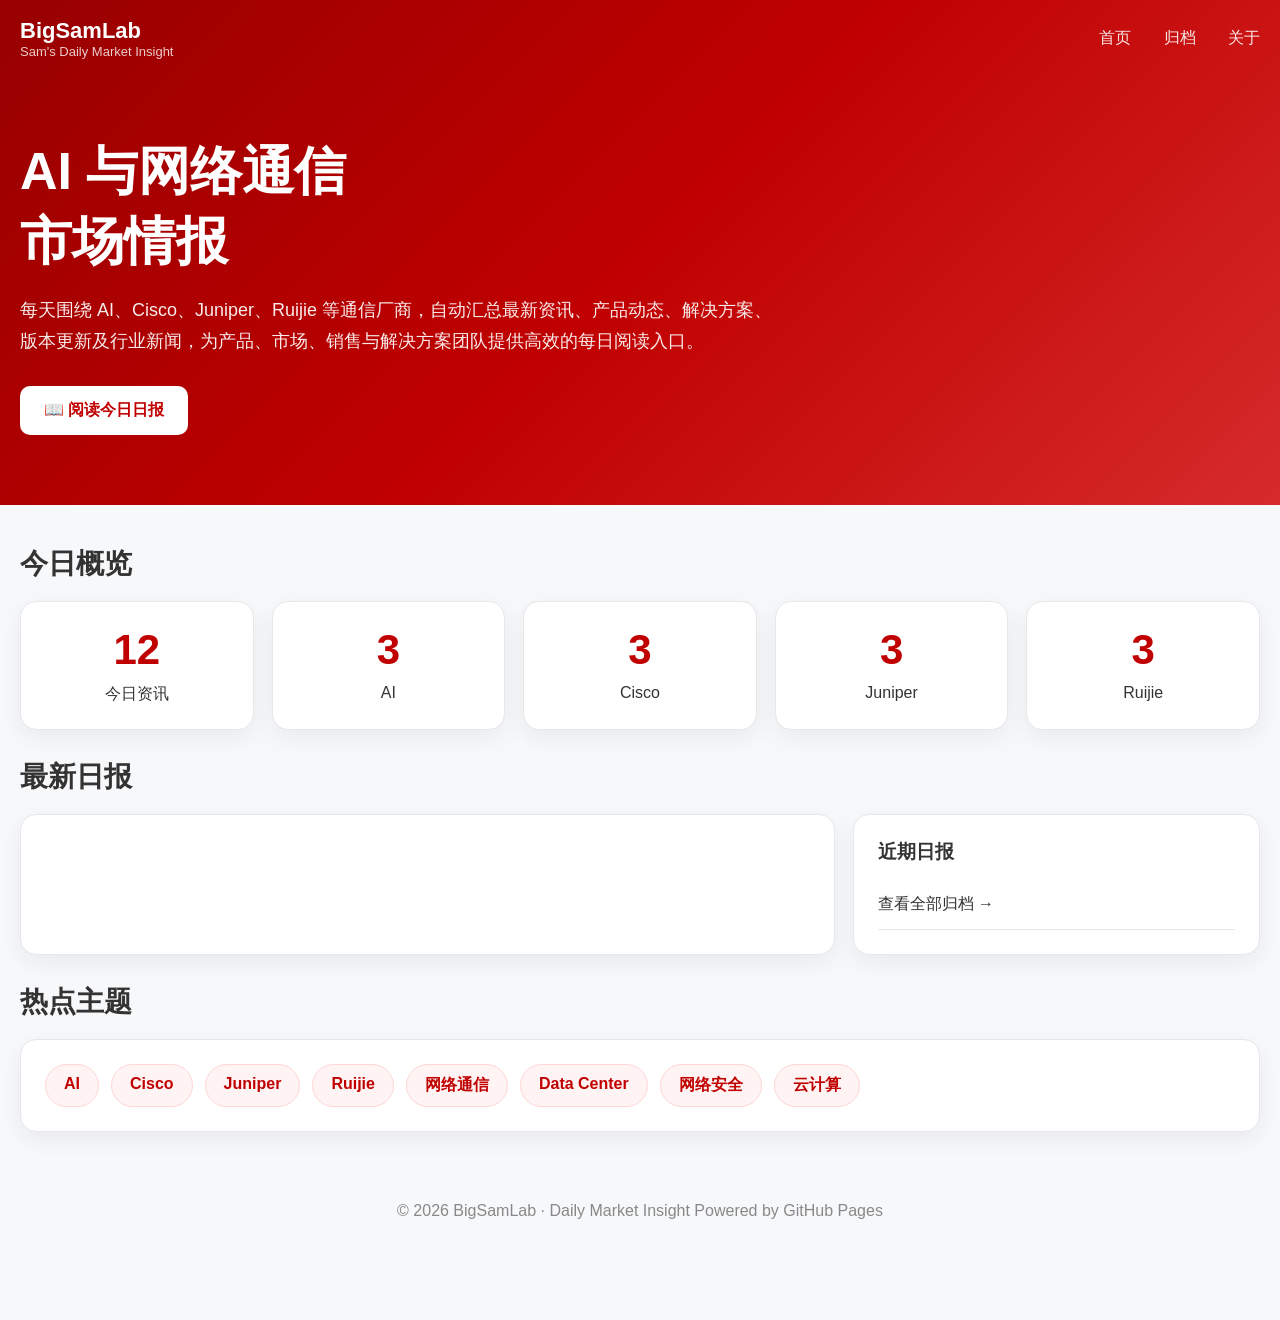
==== index.html @ 0b2ff213 "Update index.html" ====
<!DOCTYPE html>
<html lang="zh-CN">
<head>
<meta charset="UTF-8">
<meta name="viewport" content="width=device-width, initial-scale=1.0">
<title>Sam 的市场洞察日报</title>
<style>
:root{
 --fs-red:#C00000;
 --fs-red2:#D62B2B;
 --bg:#F7F8FA;
 --card:#fff;
 --text:#333;
 --muted:#6B7280;
 --border:#E5E7EB;
 --radius:16px;
 --shadow:0 8px 24px rgba(0,0,0,.06);
 --max:1240px;
}
*{margin:0;padding:0;box-sizing:border-box}
body{
 font-family:-apple-system,BlinkMacSystemFont,"Segoe UI","PingFang SC","Microsoft YaHei",sans-serif;
 background:var(--bg);
 color:var(--text);
}
.container{width:min(var(--max),calc(100% - 32px));margin:auto;}
header{
 background:linear-gradient(135deg,#980000,#C00000,#D62B2B);
 color:#fff;
}
.nav{
 display:flex;
 justify-content:space-between;
 align-items:center;
 padding:18px 0;
}
.logo{
 font-size:22px;
 font-weight:700;
}
.logo span{
 display:block;
 font-size:13px;
 opacity:.8;
 font-weight:400;
}
.menu a{
 color:#fff;
 margin-left:28px;
 text-decoration:none;
 opacity:.9;
}
.hero{
 padding:60px 0 70px;
}
.hero h1{
 font-size:52px;
 margin-bottom:18px;
}
.hero p{
 max-width:760px;
 font-size:18px;
 opacity:.92;
 line-height:1.7;
}
.btn{
 display:inline-block;
 margin-top:30px;
 background:#fff;
 color:var(--fs-red);
 padding:14px 24px;
 border-radius:10px;
 text-decoration:none;
 font-weight:700;
}
main{
 padding:40px 0 70px;
}
.section{
 margin-bottom:28px;
}
.section-title{
 font-size:28px;
 margin-bottom:18px;
}
.grid{
 display:grid;
 gap:18px;
}
.snapshot{
 grid-template-columns:repeat(5,1fr);
}
.card{
 background:#fff;
 border:1px solid var(--border);
 border-radius:var(--radius);
 box-shadow:var(--shadow);
 padding:24px;
}
.kpi{
 text-align:center;
}
.kpi h2{
 color:var(--fs-red);
 font-size:42px;
 margin-bottom:10px;
}
.latest{
 grid-template-columns:2fr 1fr;
}
.report-card h3{
 font-size:30px;
 margin-bottom:10px;
}
.report-card p{
 color:var(--muted);
 line-height:1.8;
 margin-bottom:20px;
}
.read-btn{
 display:inline-block;
 padding:12px 20px;
 background:var(--fs-red);
 color:#fff;
 text-decoration:none;
 border-radius:10px;
}
.list a{
 display:block;
 padding:14px 0;
 border-bottom:1px solid var(--border);
 color:#333;
 text-decoration:none;
}
.tags{
 display:flex;
 flex-wrap:wrap;
 gap:12px;
}
.tag{
 background:#FFF3F3;
 color:var(--fs-red);
 border:1px solid #FFD5D5;
 border-radius:999px;
 padding:10px 18px;
 font-weight:600;
}
footer{
 margin-top:40px;
 color:#888;
 text-align:center;
 padding:30px 0;
}
@media(max-width:900px){
 .snapshot,.latest{grid-template-columns:1fr;}
 .hero h1{font-size:36px;}
 .menu{display:none;}
}
</style>
</head>
<body>

<header>
<div class="container">

<div class="nav">
<div class="logo">
BigSamLab
<span>Sam's Daily Market Insight</span>
</div>

<div class="menu">
<a href="#">首页</a>
<a href="archive.html">归档</a>
<a href="#">关于</a>
</div>
</div>

<div class="hero">

<h1>AI 与网络通信<br>市场情报</h1>

<p>
每天围绕 AI、Cisco、Juniper、Ruijie 等通信厂商，自动汇总最新资讯、产品动态、解决方案、版本更新及行业新闻，为产品、市场、销售与解决方案团队提供高效的每日阅读入口。
</p>

<a class="btn" id="today-report-btn" href="briefs/2026-07-06.html">
📖 阅读今日日报
</a>
</div>

</div>
</header>

<main class="container">

<section class="section">
<h2 class="section-title">今日概览</h2>

<div class="grid snapshot">

<div class="card kpi">
<h2>12</h2>
<div>今日资讯</div>
</div>

<div class="card kpi">
<h2>3</h2>
<div>AI</div>
</div>

<div class="card kpi">
<h2>3</h2>
<div>Cisco</div>
</div>

<div class="card kpi">
<h2>3</h2>
<div>Juniper</div>
</div>

<div class="card kpi">
<h2>3</h2>
<div>Ruijie</div>
</div>

</div>
</section>

<section class="section">

<h2 class="section-title">最新日报</h2>

<div class="grid latest">

<!-- AUTO_LATEST_REPORT_START -->
<div class="card report-card" id="latest-report">
</div>
<!-- AUTO_LATEST_REPORT_END -->

<div class="card list">

<h3 style="margin-bottom:15px;">近期日报</h3>

<!-- AUTO_RECENT_REPORTS_START -->
<div id="recent-reports"></div>
<!-- AUTO_RECENT_REPORTS_END -->

<a href="archive.html">查看全部归档 →</a>

</div>

</div>

</div>

</section>

<section class="section">

<h2 class="section-title">热点主题</h2>

<div class="card">

<div class="tags">

<div class="tag">AI</div>
<div class="tag">Cisco</div>
<div class="tag">Juniper</div>
<div class="tag">Ruijie</div>
<div class="tag">网络通信</div>
<div class="tag">Data Center</div>
<div class="tag">网络安全</div>
<div class="tag">云计算</div>

</div>

</div>

</section>

<footer>

© 2026 BigSamLab · Daily Market Insight
Powered by GitHub Pages

</footer>

</main>

</body>
</html>
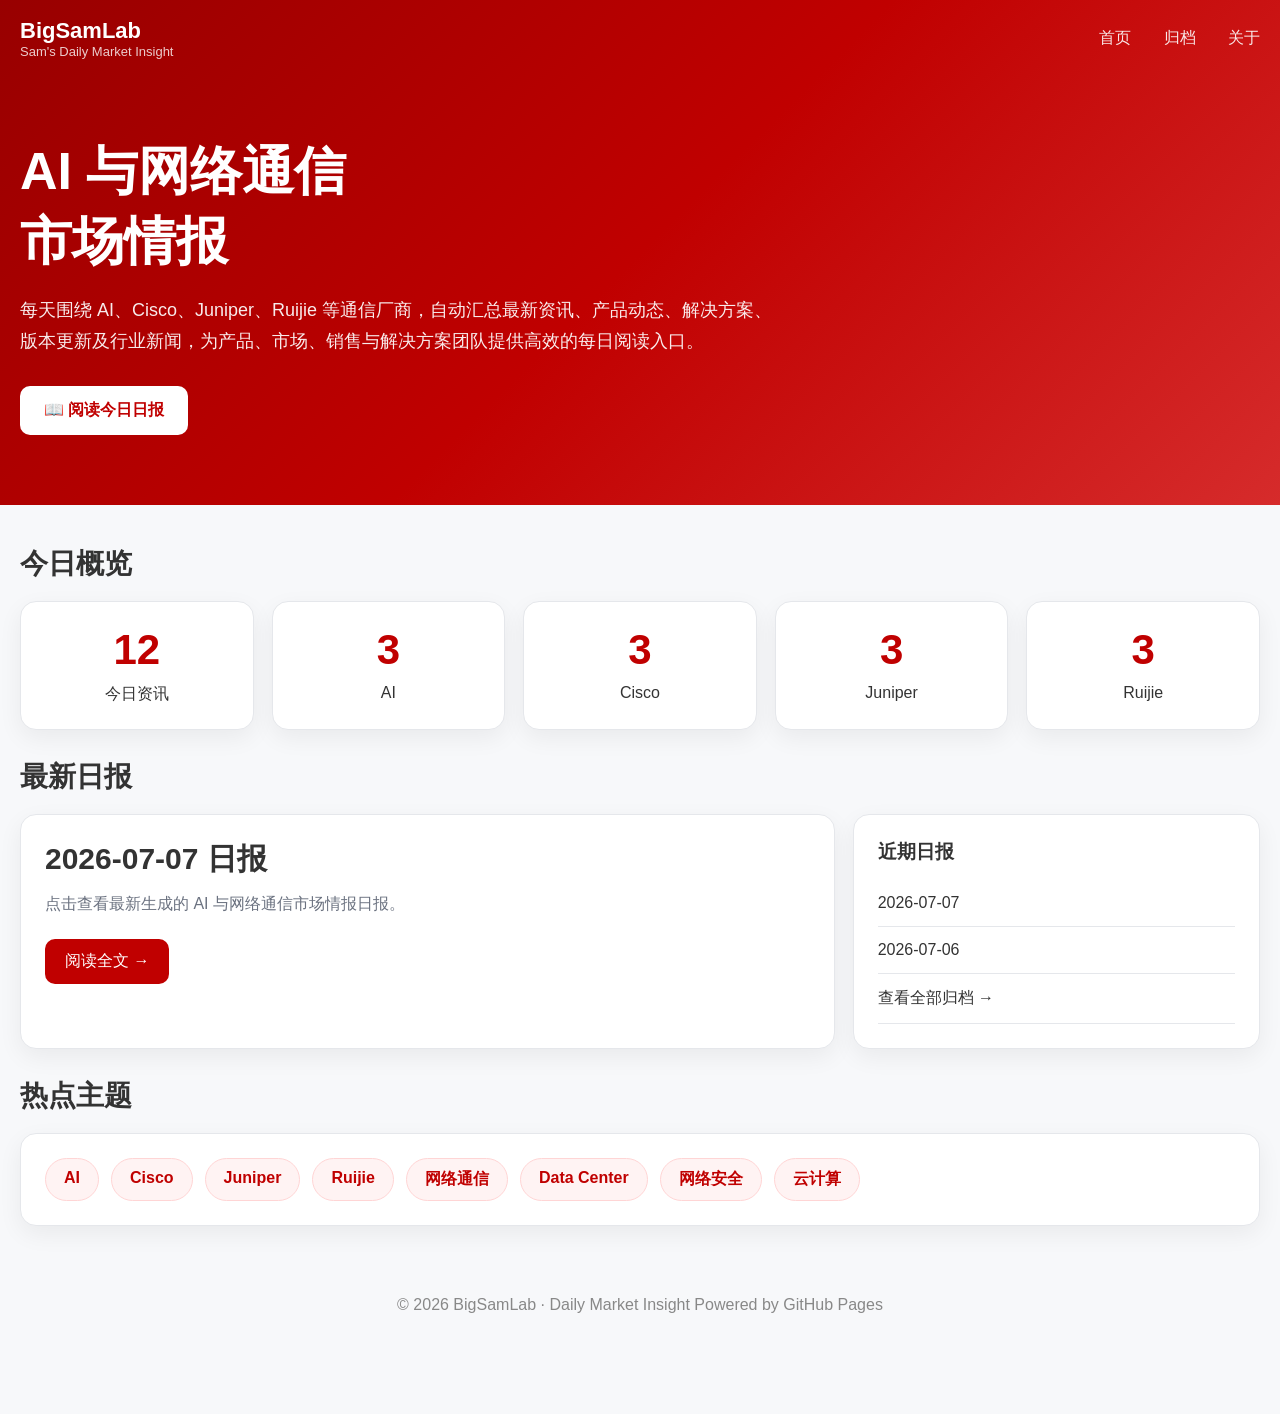
==== commit 84335443: "Auto update homepage" ====
--- a/index.html
+++ b/index.html
@@ -184,7 +184,7 @@
 每天围绕 AI、Cisco、Juniper、Ruijie 等通信厂商，自动汇总最新资讯、产品动态、解决方案、版本更新及行业新闻，为产品、市场、销售与解决方案团队提供高效的每日阅读入口。
 </p>
 
-<a class="btn" id="today-report-btn" href="briefs/2026-07-06.html">
+<a class="btn" id="today-report-btn" href="briefs/2026-07-07.html">
 📖 阅读今日日报
 </a>
 </div>
@@ -233,17 +233,33 @@
 
 <div class="grid latest">
 
+
 <!-- AUTO_LATEST_REPORT_START -->
 <div class="card report-card" id="latest-report">
+
+<h3>2026-07-07 日报</h3>
+
+<p>
+点击查看最新生成的 AI 与网络通信市场情报日报。
+</p>
+
+<a class="read-btn" href="briefs/2026-07-07.html">
+阅读全文 →
+</a>
+
 </div>
 <!-- AUTO_LATEST_REPORT_END -->
 
+
 <div class="card list">
 
 <h3 style="margin-bottom:15px;">近期日报</h3>
 
 <!-- AUTO_RECENT_REPORTS_START -->
-<div id="recent-reports"></div>
+<div id="recent-reports">
+<a href="briefs/2026-07-07.html">2026-07-07</a>
+<a href="briefs/2026-07-06.html">2026-07-06</a>
+</div>
 <!-- AUTO_RECENT_REPORTS_END -->
 
 <a href="archive.html">查看全部归档 →</a>
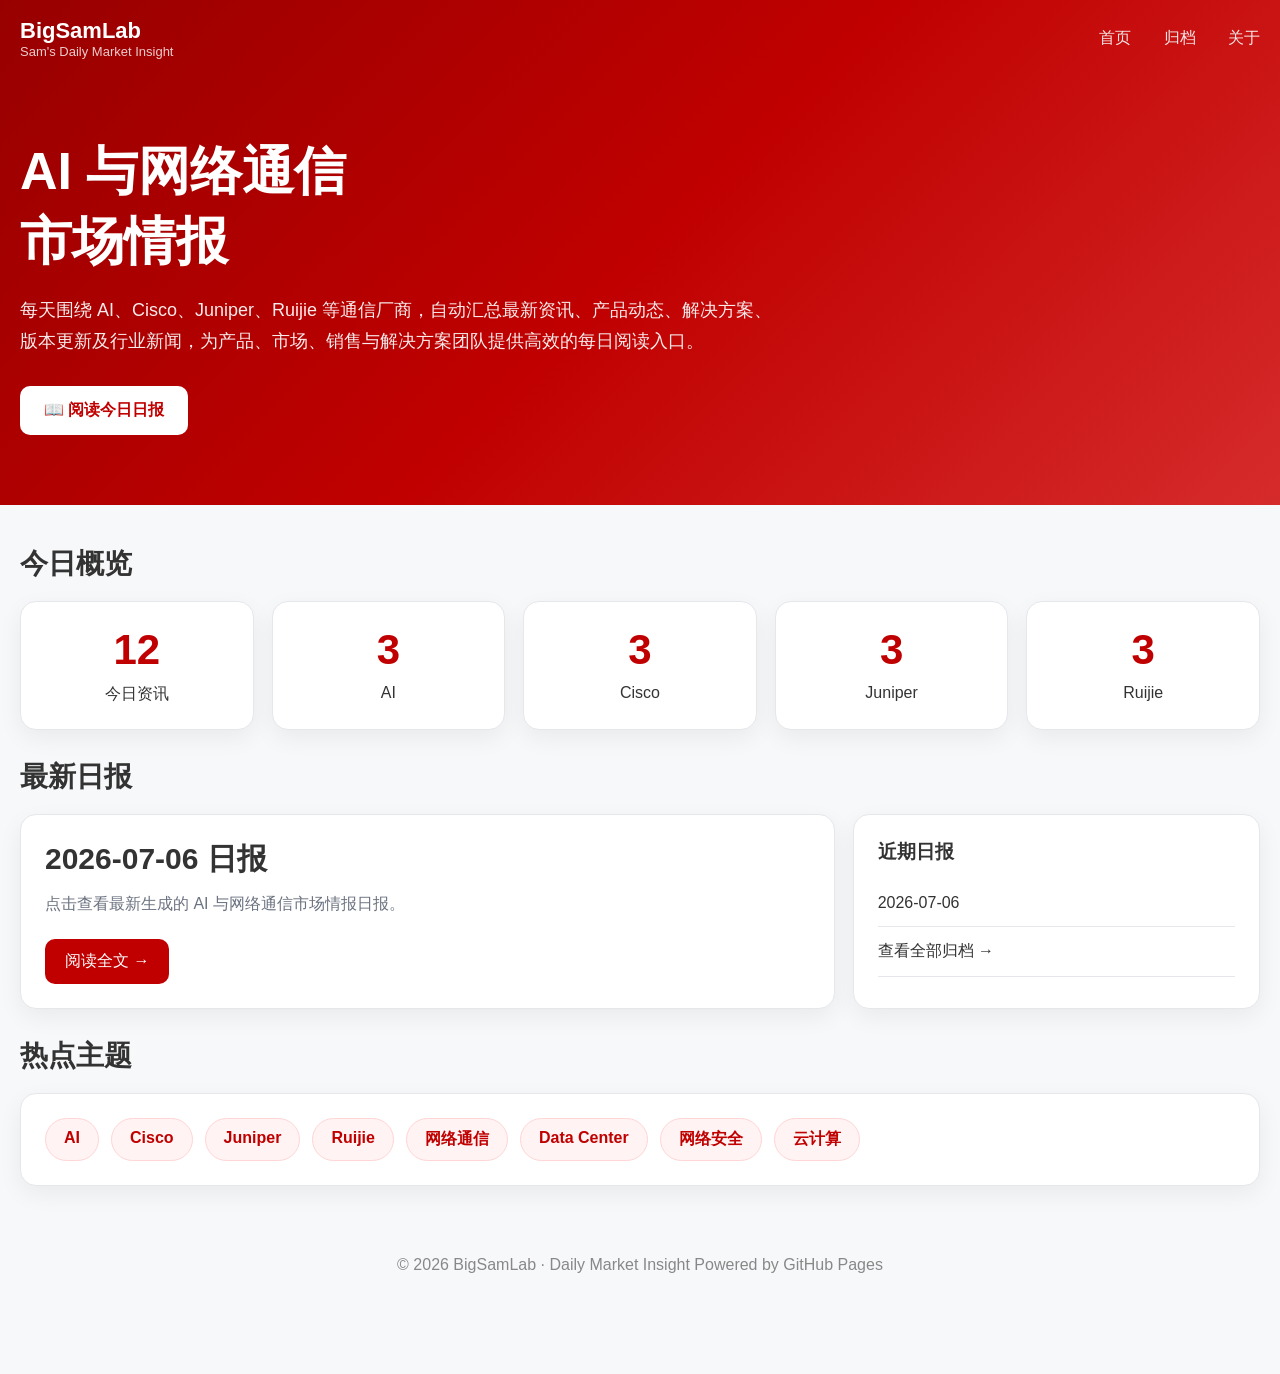
==== commit d20aa880: "🤖 Auto update homepage & archive" ====
--- a/index.html
+++ b/index.html
@@ -184,7 +184,7 @@
 每天围绕 AI、Cisco、Juniper、Ruijie 等通信厂商，自动汇总最新资讯、产品动态、解决方案、版本更新及行业新闻，为产品、市场、销售与解决方案团队提供高效的每日阅读入口。
 </p>
 
-<a class="btn" id="today-report-btn" href="briefs/2026-07-07.html">
+<a class="btn" id="today-report-btn" href="briefs/2026-07-06.html">
 📖 阅读今日日报
 </a>
 </div>
@@ -234,16 +234,17 @@
 <div class="grid latest">
 
 
+
 <!-- AUTO_LATEST_REPORT_START -->
 <div class="card report-card" id="latest-report">
 
-<h3>2026-07-07 日报</h3>
+<h3>2026-07-06 日报</h3>
 
 <p>
 点击查看最新生成的 AI 与网络通信市场情报日报。
 </p>
 
-<a class="read-btn" href="briefs/2026-07-07.html">
+<a class="read-btn" href="briefs/2026-07-06.html">
 阅读全文 →
 </a>
 
@@ -251,13 +252,13 @@
 <!-- AUTO_LATEST_REPORT_END -->
 
 
+
 <div class="card list">
 
 <h3 style="margin-bottom:15px;">近期日报</h3>
 
 <!-- AUTO_RECENT_REPORTS_START -->
 <div id="recent-reports">
-<a href="briefs/2026-07-07.html">2026-07-07</a>
 <a href="briefs/2026-07-06.html">2026-07-06</a>
 </div>
 <!-- AUTO_RECENT_REPORTS_END -->
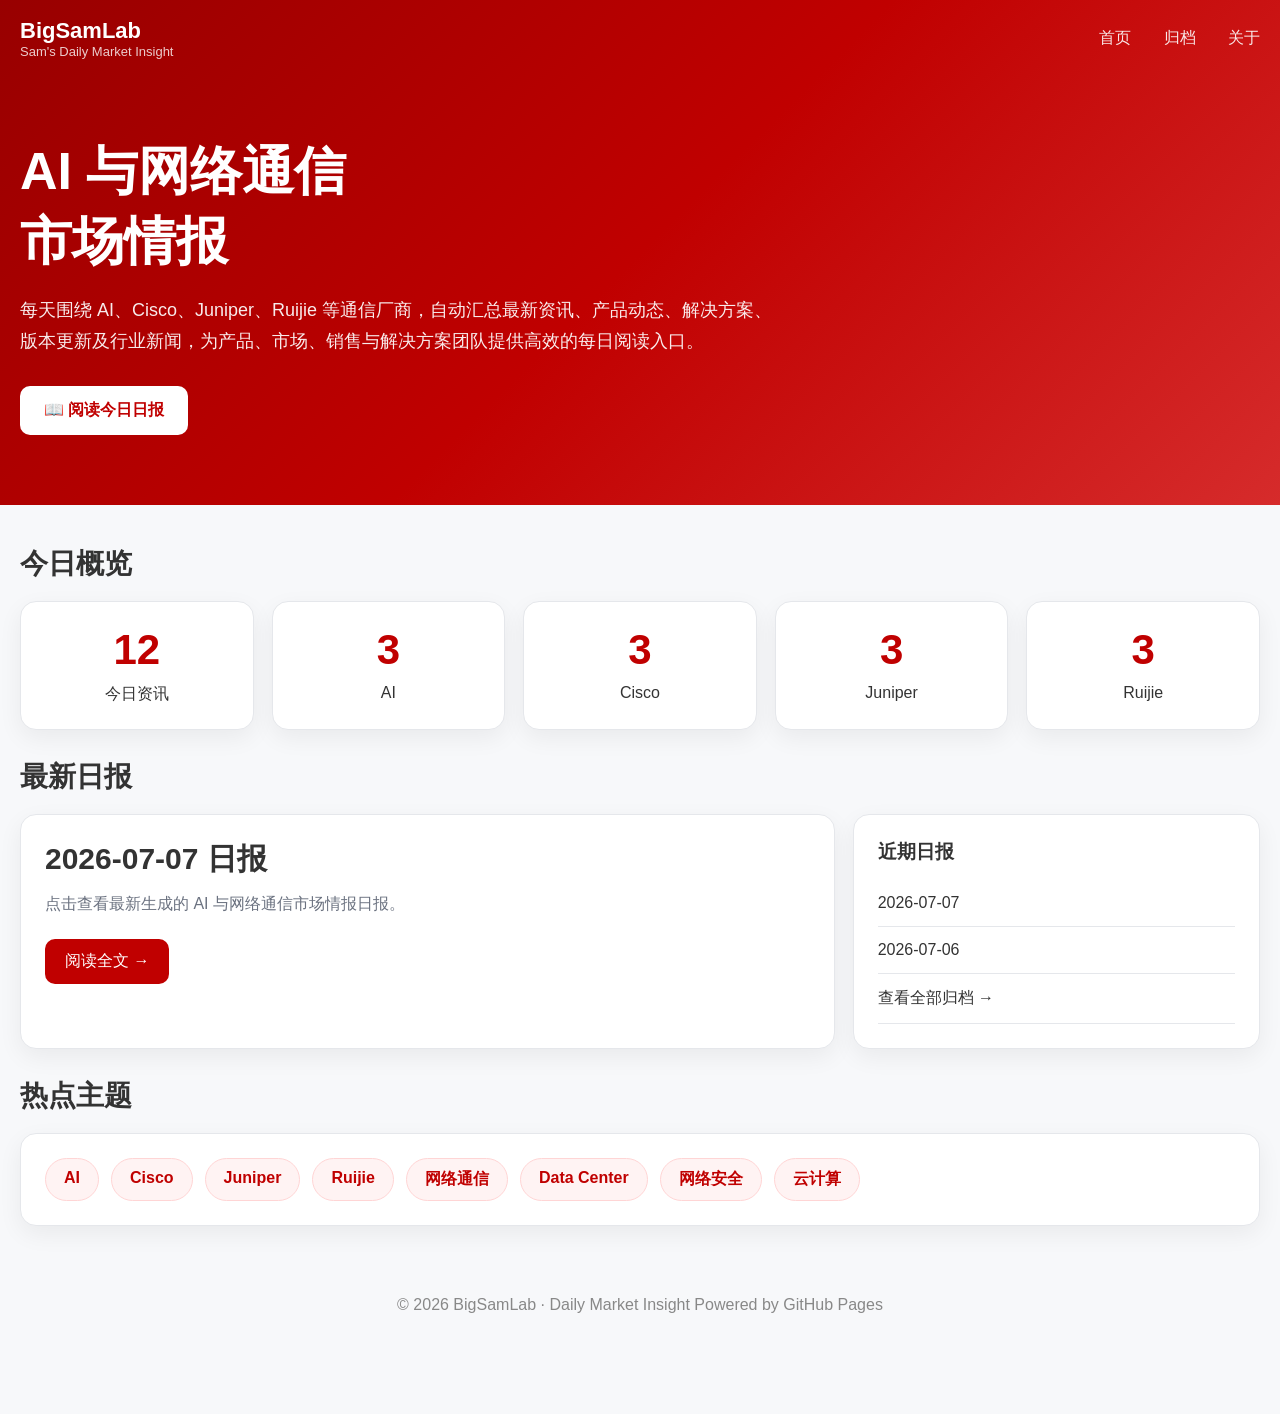
==== commit ade6f21d: "🤖 Auto update homepage & archive" ====
--- a/index.html
+++ b/index.html
@@ -184,7 +184,7 @@
 每天围绕 AI、Cisco、Juniper、Ruijie 等通信厂商，自动汇总最新资讯、产品动态、解决方案、版本更新及行业新闻，为产品、市场、销售与解决方案团队提供高效的每日阅读入口。
 </p>
 
-<a class="btn" id="today-report-btn" href="briefs/2026-07-06.html">
+<a class="btn" id="today-report-btn" href="briefs/2026-07-07.html">
 📖 阅读今日日报
 </a>
 </div>
@@ -235,16 +235,17 @@
 
 
 
+
 <!-- AUTO_LATEST_REPORT_START -->
 <div class="card report-card" id="latest-report">
 
-<h3>2026-07-06 日报</h3>
+<h3>2026-07-07 日报</h3>
 
 <p>
 点击查看最新生成的 AI 与网络通信市场情报日报。
 </p>
 
-<a class="read-btn" href="briefs/2026-07-06.html">
+<a class="read-btn" href="briefs/2026-07-07.html">
 阅读全文 →
 </a>
 
@@ -253,12 +254,14 @@
 
 
 
+
 <div class="card list">
 
 <h3 style="margin-bottom:15px;">近期日报</h3>
 
 <!-- AUTO_RECENT_REPORTS_START -->
 <div id="recent-reports">
+<a href="briefs/2026-07-07.html">2026-07-07</a>
 <a href="briefs/2026-07-06.html">2026-07-06</a>
 </div>
 <!-- AUTO_RECENT_REPORTS_END -->
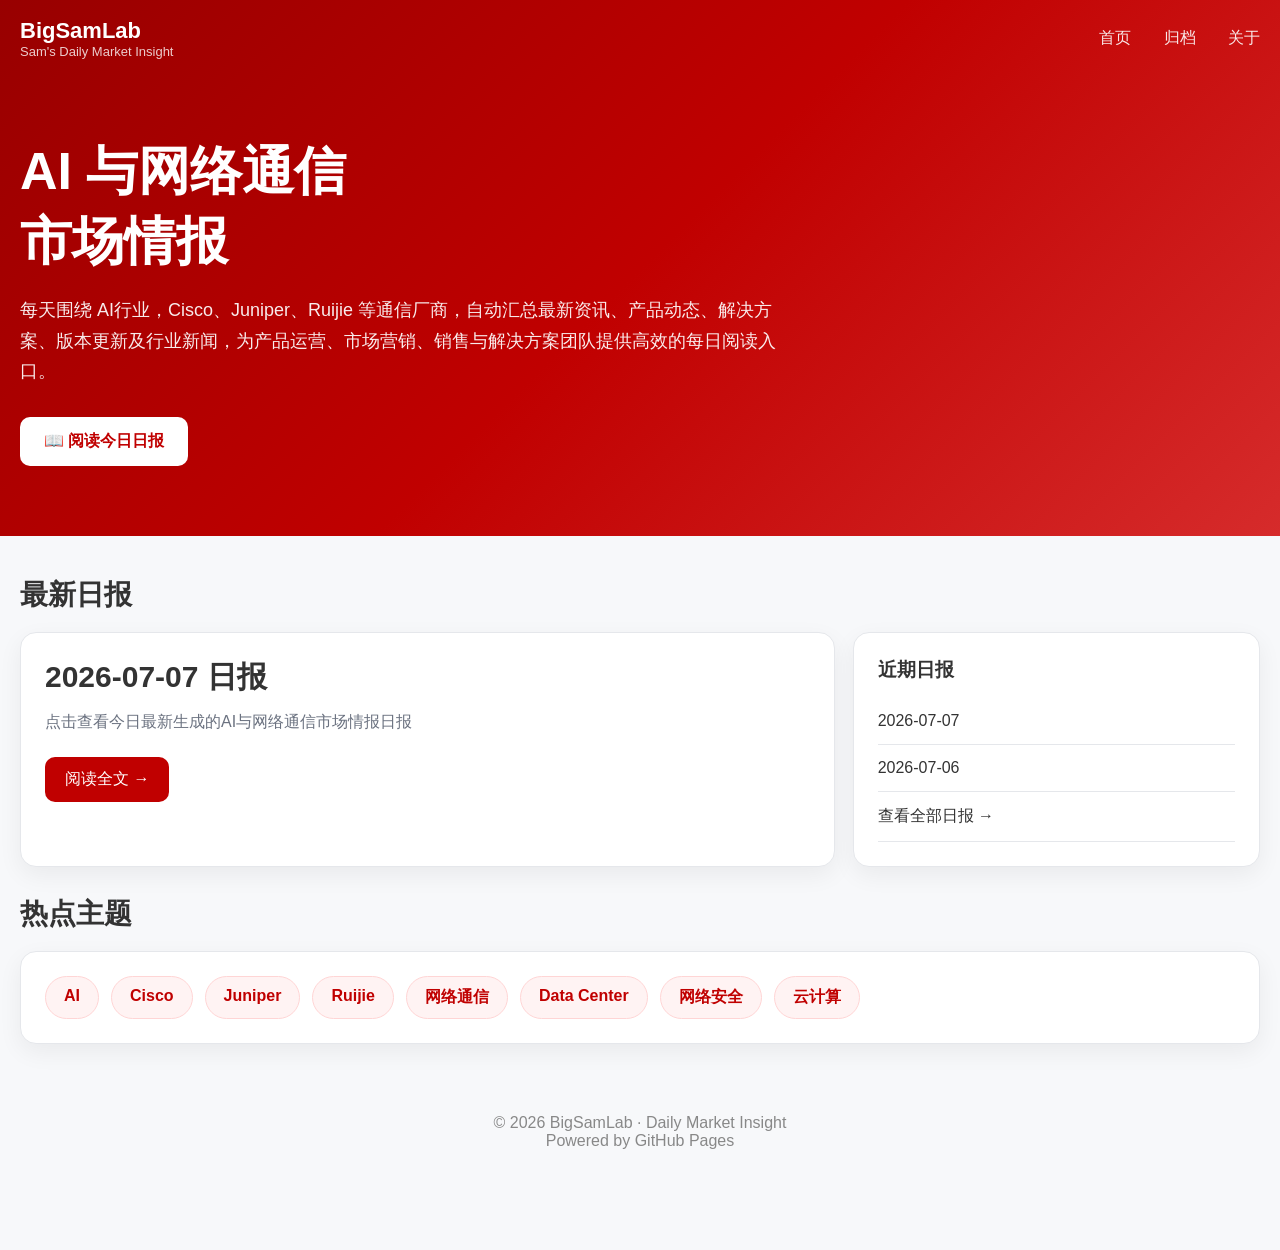
==== commit fbd6968a: "Update index.html" ====
--- a/index.html
+++ b/index.html
@@ -181,7 +181,7 @@
 <h1>AI 与网络通信<br>市场情报</h1>
 
 <p>
-每天围绕 AI、Cisco、Juniper、Ruijie 等通信厂商，自动汇总最新资讯、产品动态、解决方案、版本更新及行业新闻，为产品、市场、销售与解决方案团队提供高效的每日阅读入口。
+每天围绕 AI行业，Cisco、Juniper、Ruijie 等通信厂商，自动汇总最新资讯、产品动态、解决方案、版本更新及行业新闻，为产品运营、市场营销、销售与解决方案团队提供高效的每日阅读入口。
 </p>
 
 <a class="btn" id="today-report-btn" href="briefs/2026-07-07.html">
@@ -195,39 +195,6 @@
 <main class="container">
 
 <section class="section">
-<h2 class="section-title">今日概览</h2>
-
-<div class="grid snapshot">
-
-<div class="card kpi">
-<h2>12</h2>
-<div>今日资讯</div>
-</div>
-
-<div class="card kpi">
-<h2>3</h2>
-<div>AI</div>
-</div>
-
-<div class="card kpi">
-<h2>3</h2>
-<div>Cisco</div>
-</div>
-
-<div class="card kpi">
-<h2>3</h2>
-<div>Juniper</div>
-</div>
-
-<div class="card kpi">
-<h2>3</h2>
-<div>Ruijie</div>
-</div>
-
-</div>
-</section>
-
-<section class="section">
 
 <h2 class="section-title">最新日报</h2>
 
@@ -242,7 +209,7 @@
 <h3>2026-07-07 日报</h3>
 
 <p>
-点击查看最新生成的 AI 与网络通信市场情报日报。
+点击查看今日最新生成的AI与网络通信市场情报日报
 </p>
 
 <a class="read-btn" href="briefs/2026-07-07.html">
@@ -266,7 +233,7 @@
 </div>
 <!-- AUTO_RECENT_REPORTS_END -->
 
-<a href="archive.html">查看全部归档 →</a>
+<a href="archive.html">查看全部日报 →</a>
 
 </div>
 
@@ -301,7 +268,7 @@
 
 <footer>
 
-© 2026 BigSamLab · Daily Market Insight
+© 2026 BigSamLab · Daily Market Insight<br>
 Powered by GitHub Pages
 
 </footer>
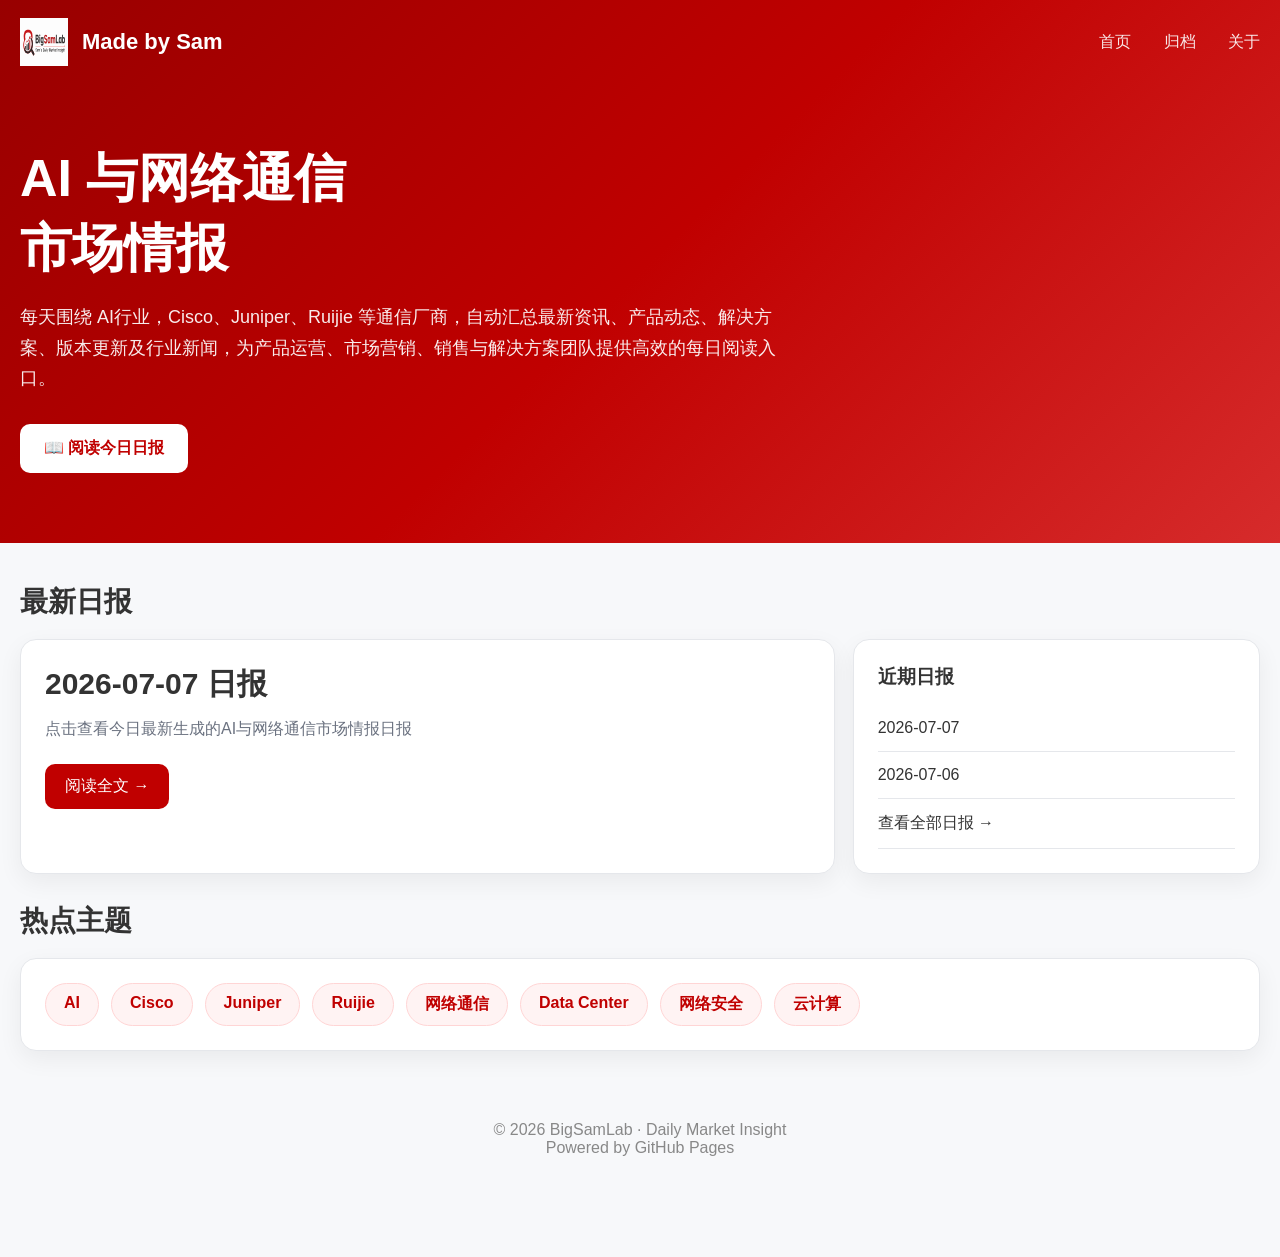
==== commit c1e387de: "Update index.html" ====
--- a/index.html
+++ b/index.html
@@ -4,6 +4,7 @@
 <meta charset="UTF-8">
 <meta name="viewport" content="width=device-width, initial-scale=1.0">
 <title>Sam 的市场洞察日报</title>
+<link rel="icon" href="assets/logo.png">
 <style>
 :root{
  --fs-red:#C00000;
@@ -35,14 +36,26 @@
  padding:18px 0;
 }
 .logo{
- font-size:22px;
- font-weight:700;
-}
+    display:flex;
+    align-items:center;
+    gap:14px;
+}
+
+.logo img{
+    width:48px;
+    height:48px;
+}
+
+.logo-title{
+    font-size:22px;
+    font-weight:700;
+}
+
 .logo span{
- display:block;
- font-size:13px;
- opacity:.8;
- font-weight:400;
+    display:block;
+    font-size:13px;
+    opacity:.8;
+    font-weight:400;
 }
 .menu a{
  color:#fff;
@@ -165,8 +178,13 @@
 
 <div class="nav">
 <div class="logo">
-BigSamLab
-<span>Sam's Daily Market Insight</span>
+
+    <img src="assets/logo.svg" alt="BigSamLab Logo">
+
+    <div>
+        <div class="logo-title">Made by Sam</div>
+    </div>
+
 </div>
 
 <div class="menu">
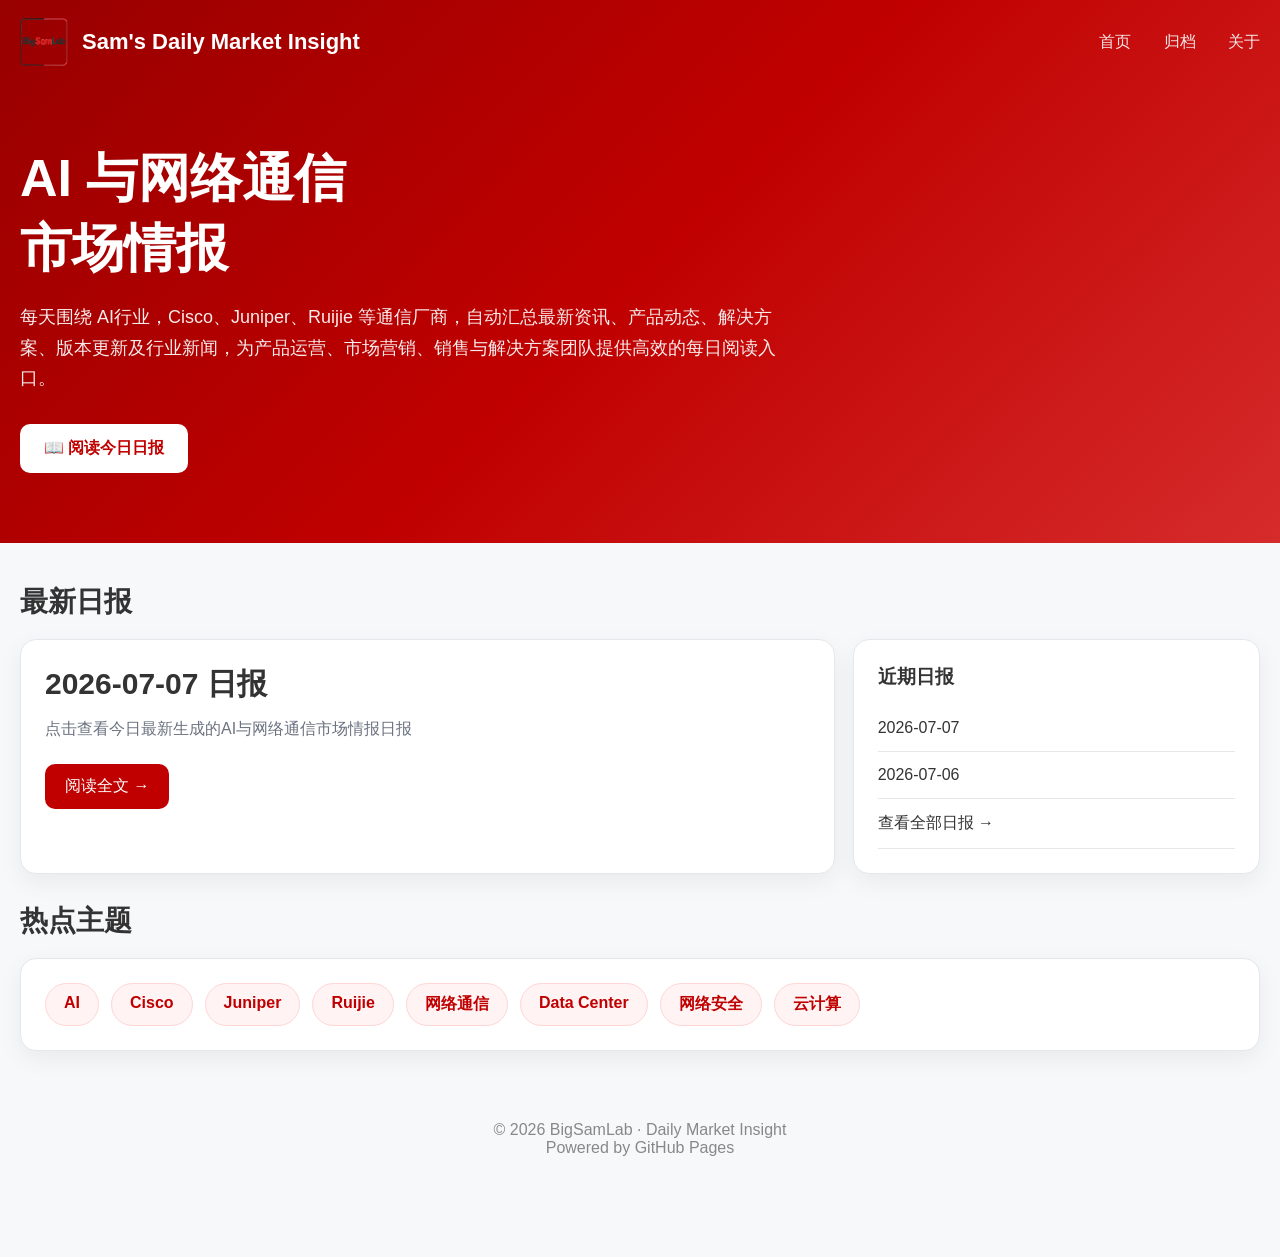
==== commit d56831da: "Update index.html" ====
--- a/index.html
+++ b/index.html
@@ -182,7 +182,7 @@
     <img src="assets/logo.svg" alt="BigSamLab Logo">
 
     <div>
-        <div class="logo-title">Made by Sam</div>
+        <div class="logo-title">Sam's Daily Market Insight</div>
     </div>
 
 </div>
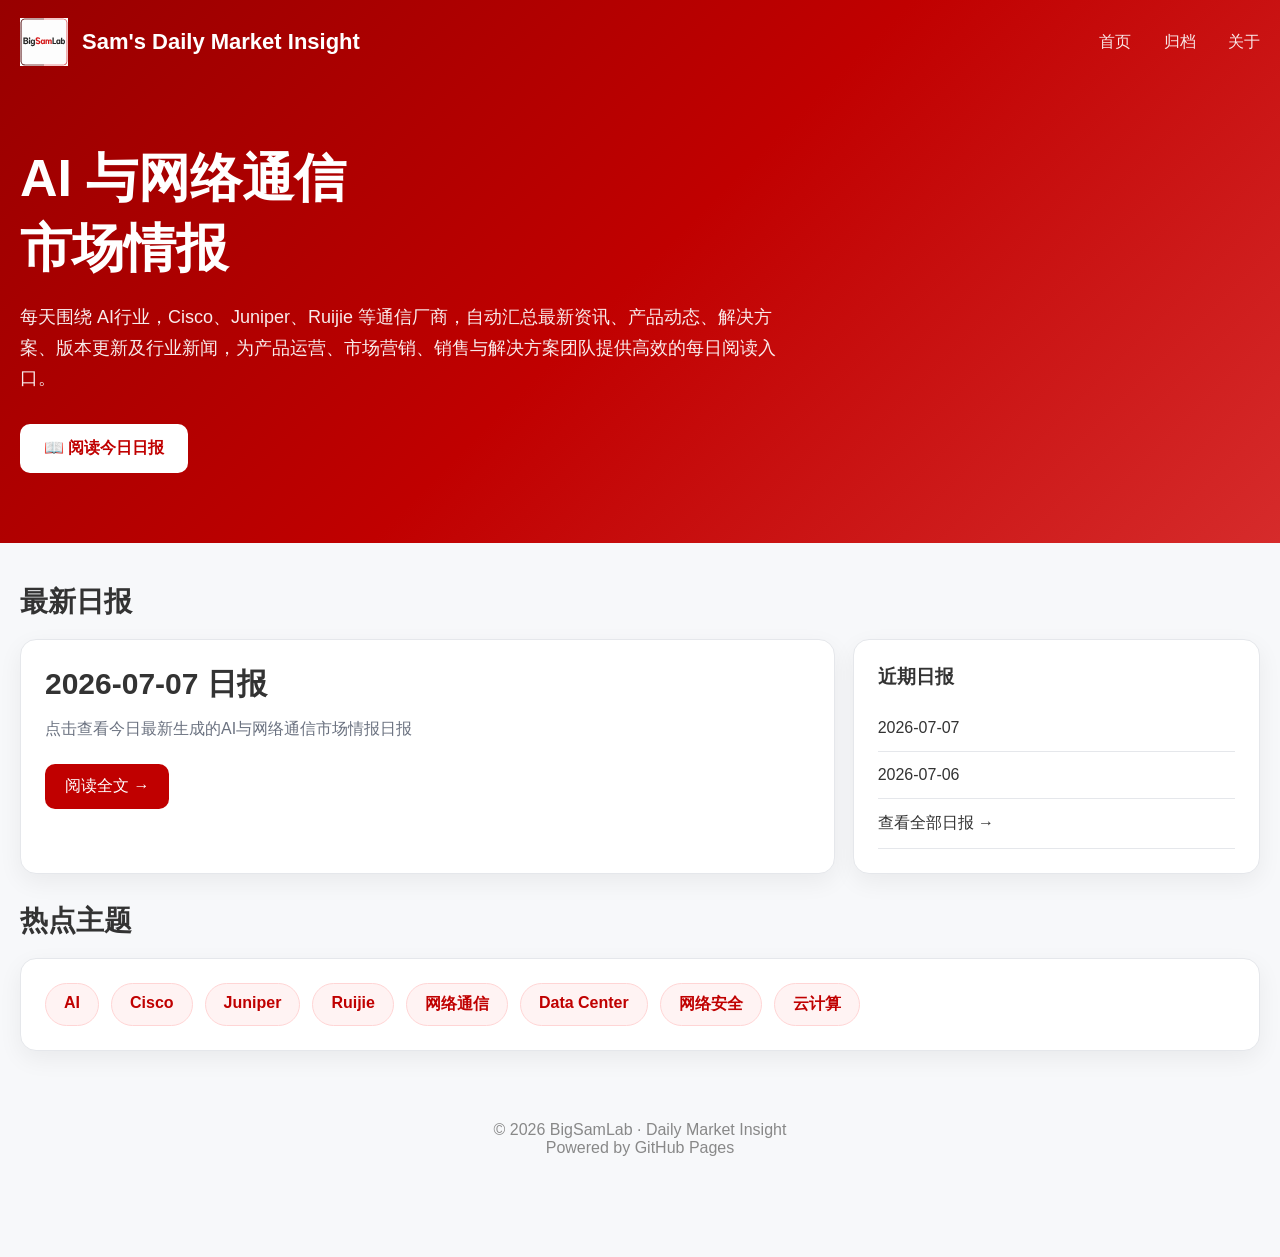
==== commit d7490146: "Update index.html" ====
--- a/index.html
+++ b/index.html
@@ -190,7 +190,7 @@
 <div class="menu">
 <a href="#">首页</a>
 <a href="archive.html">归档</a>
-<a href="#">关于</a>
+<a href="about.html">关于</a>
 </div>
 </div>
 
